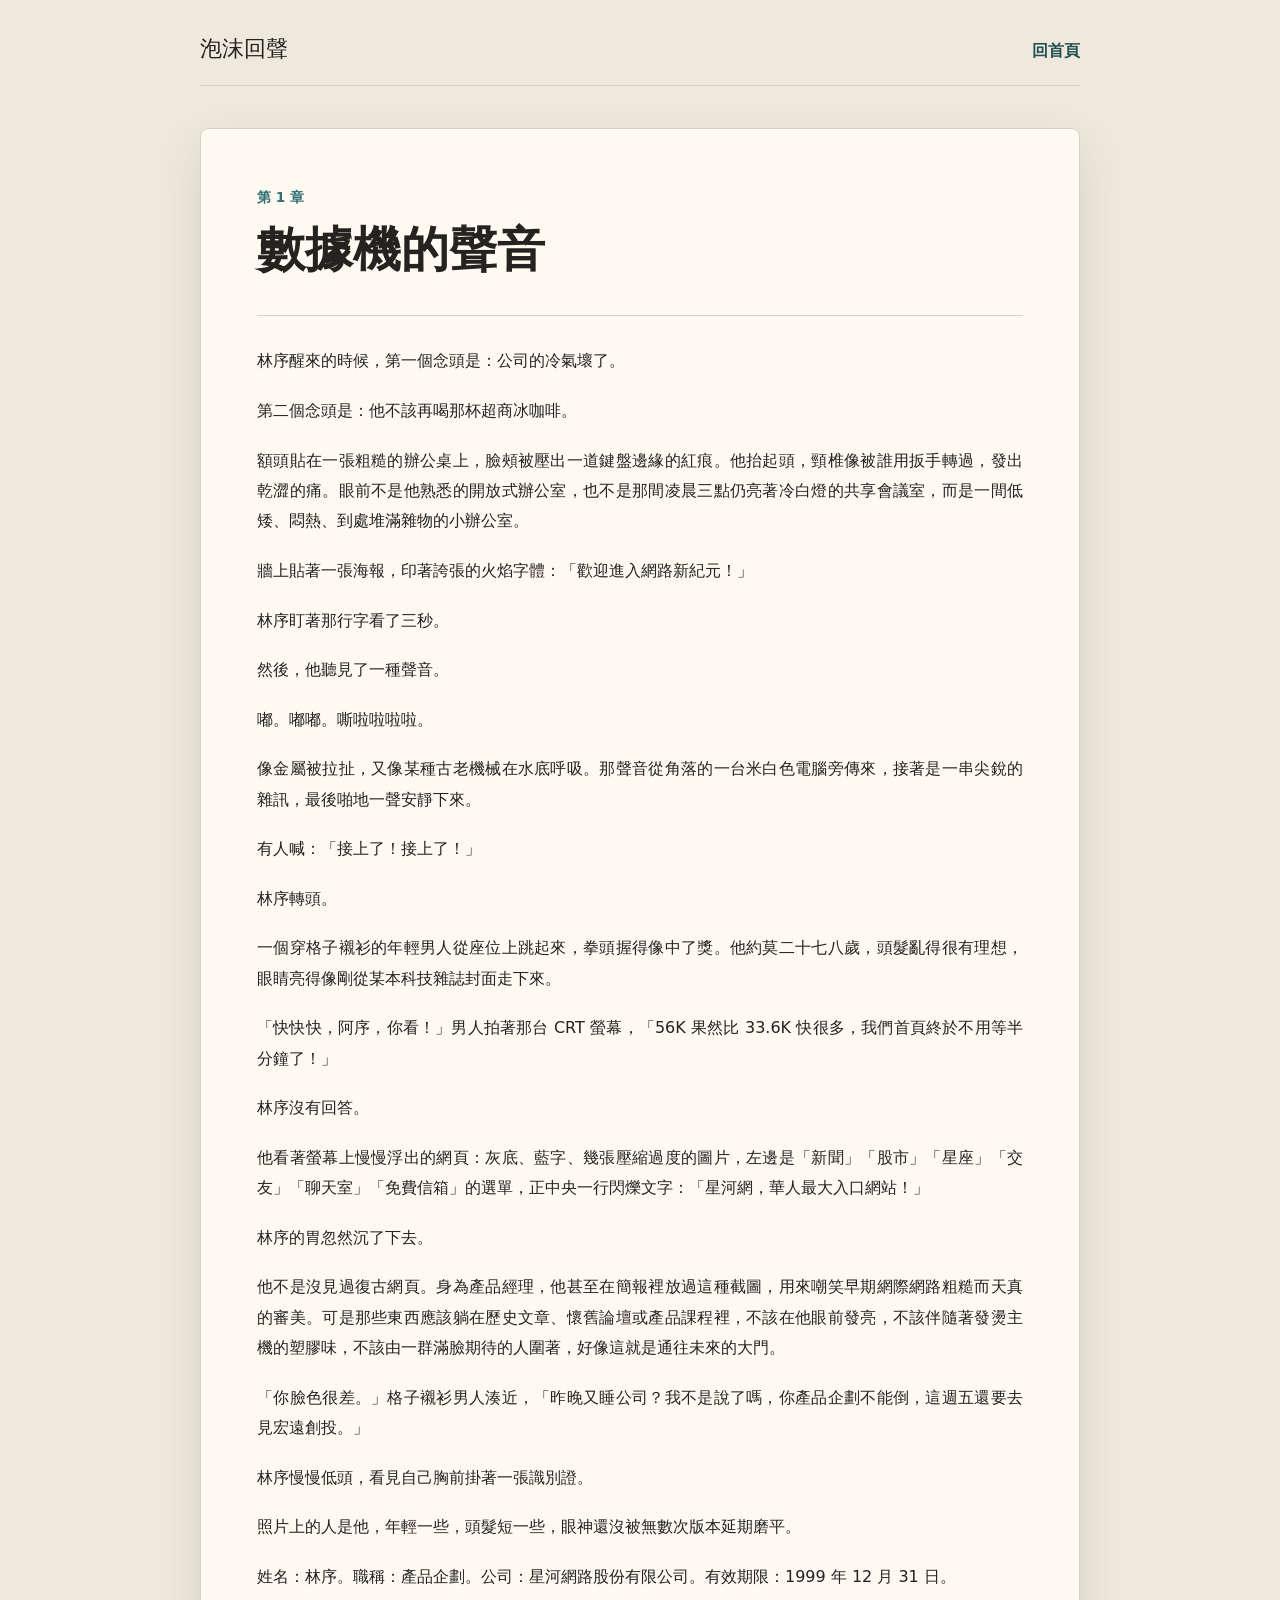
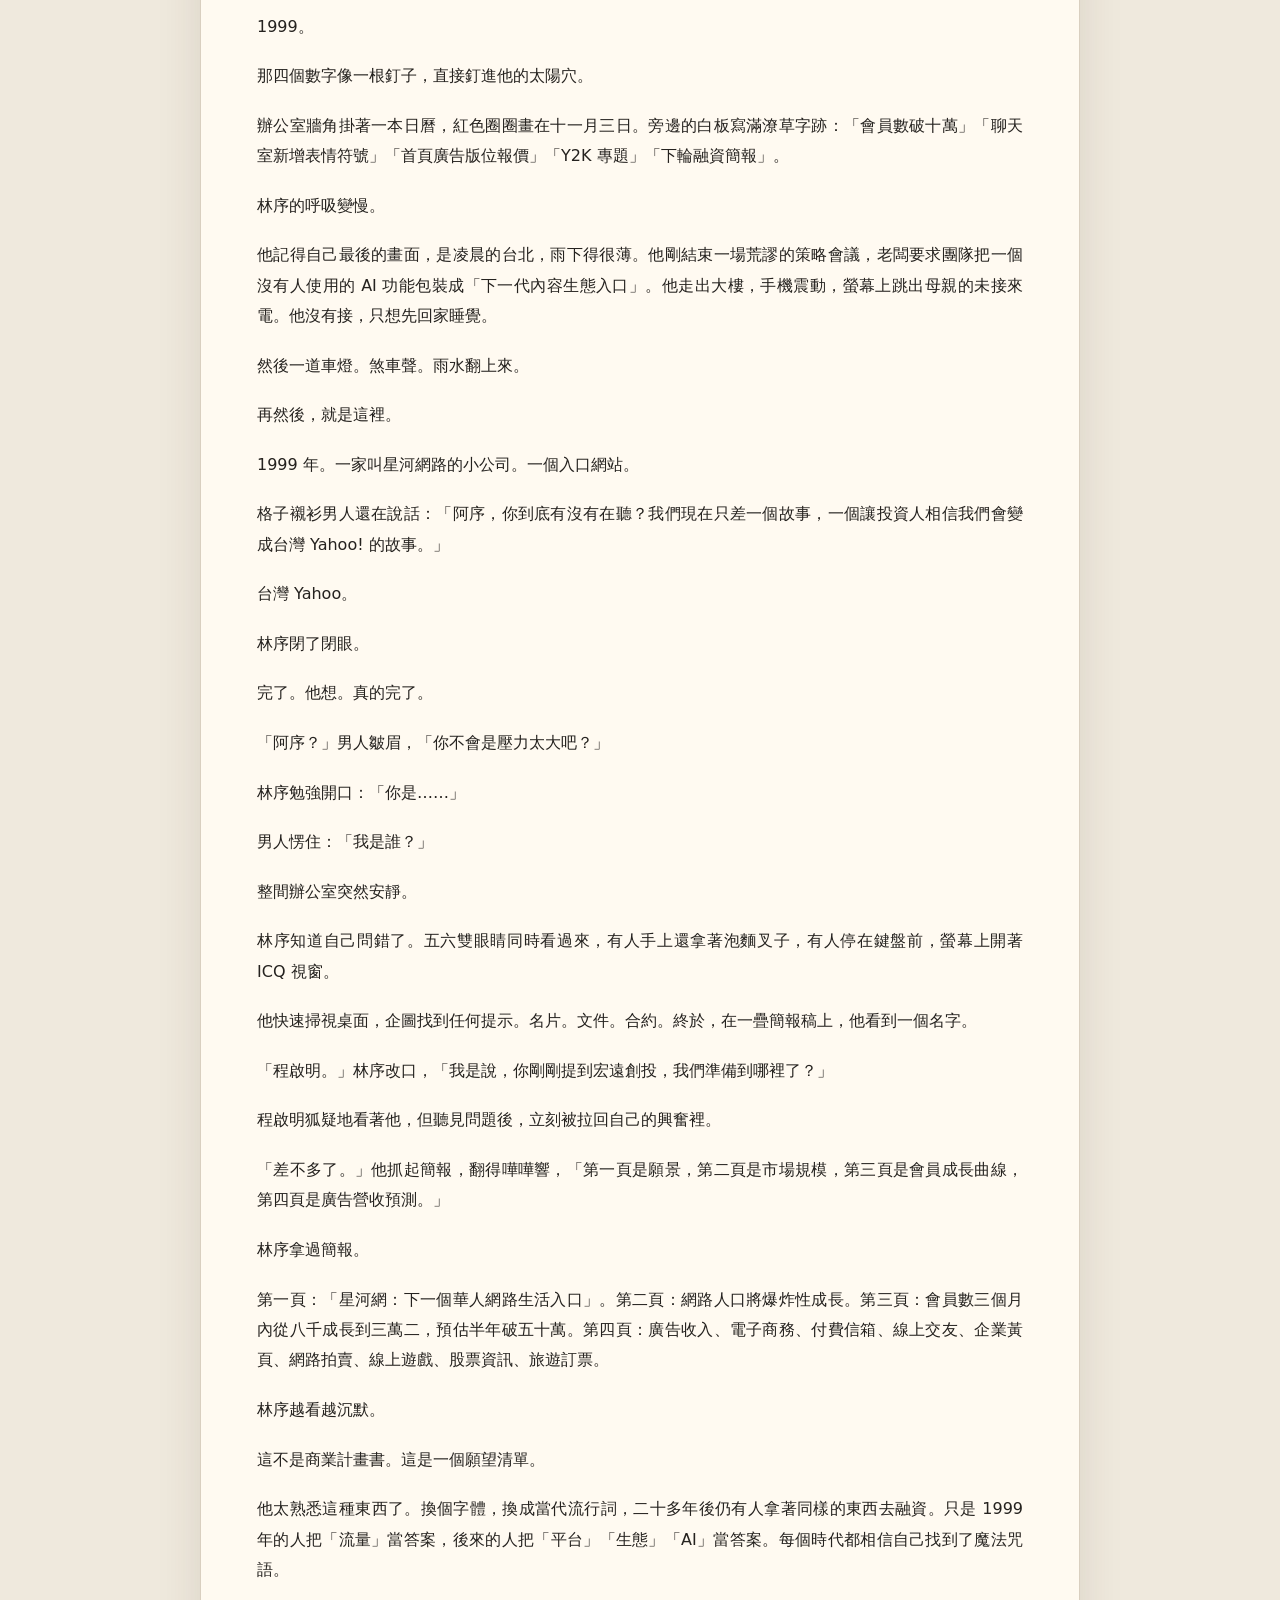
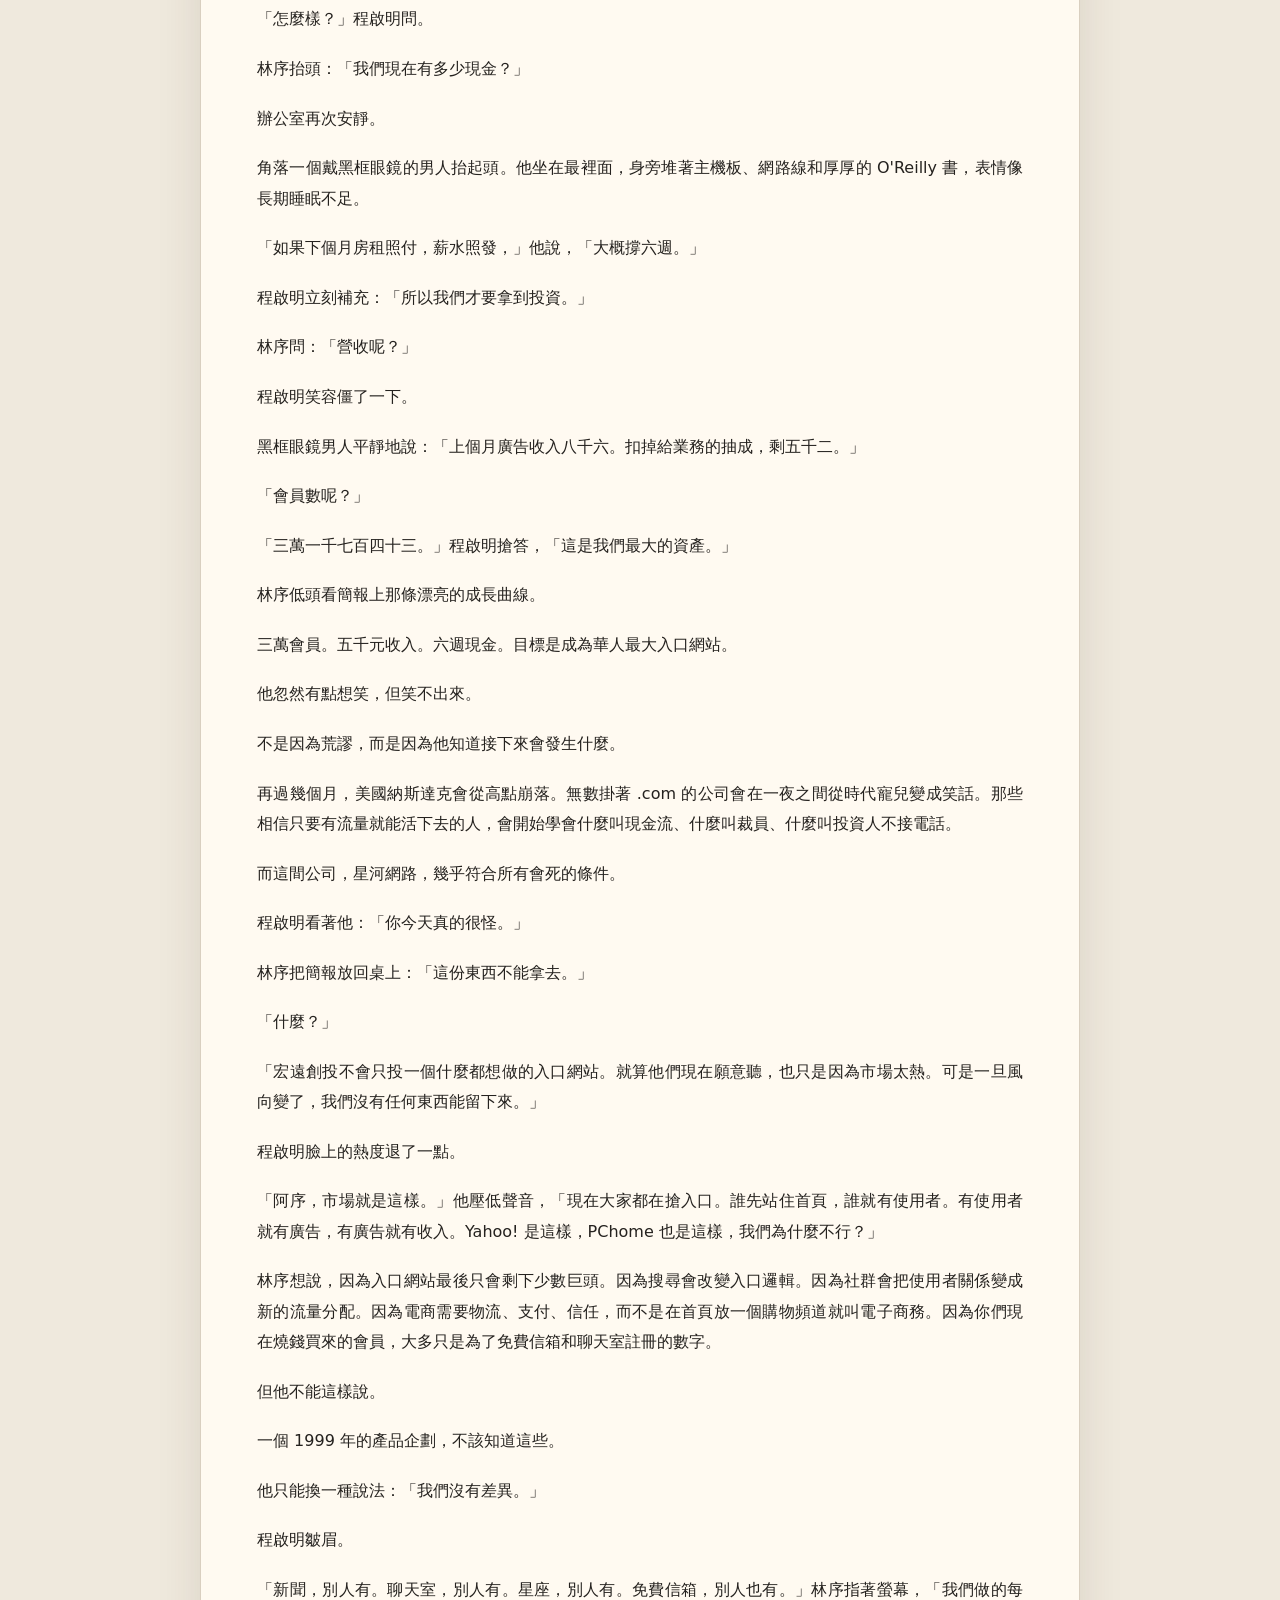
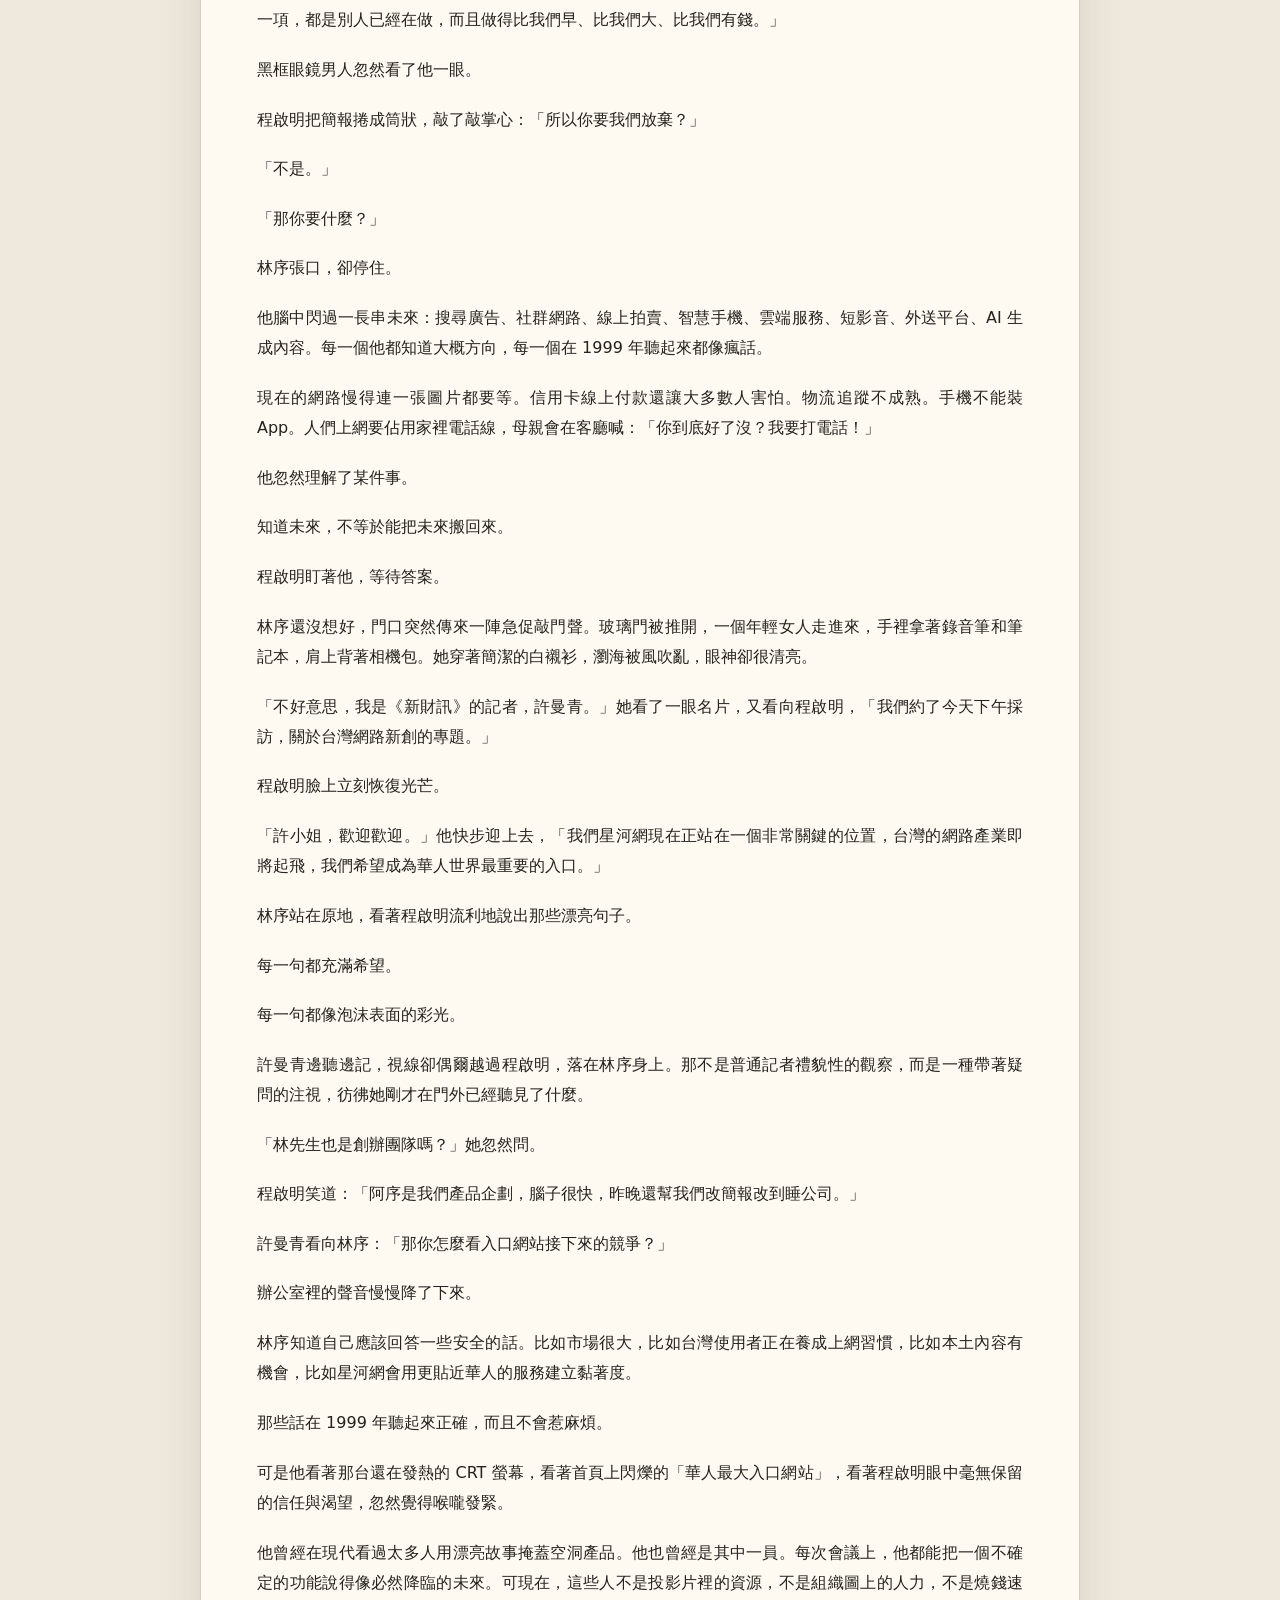
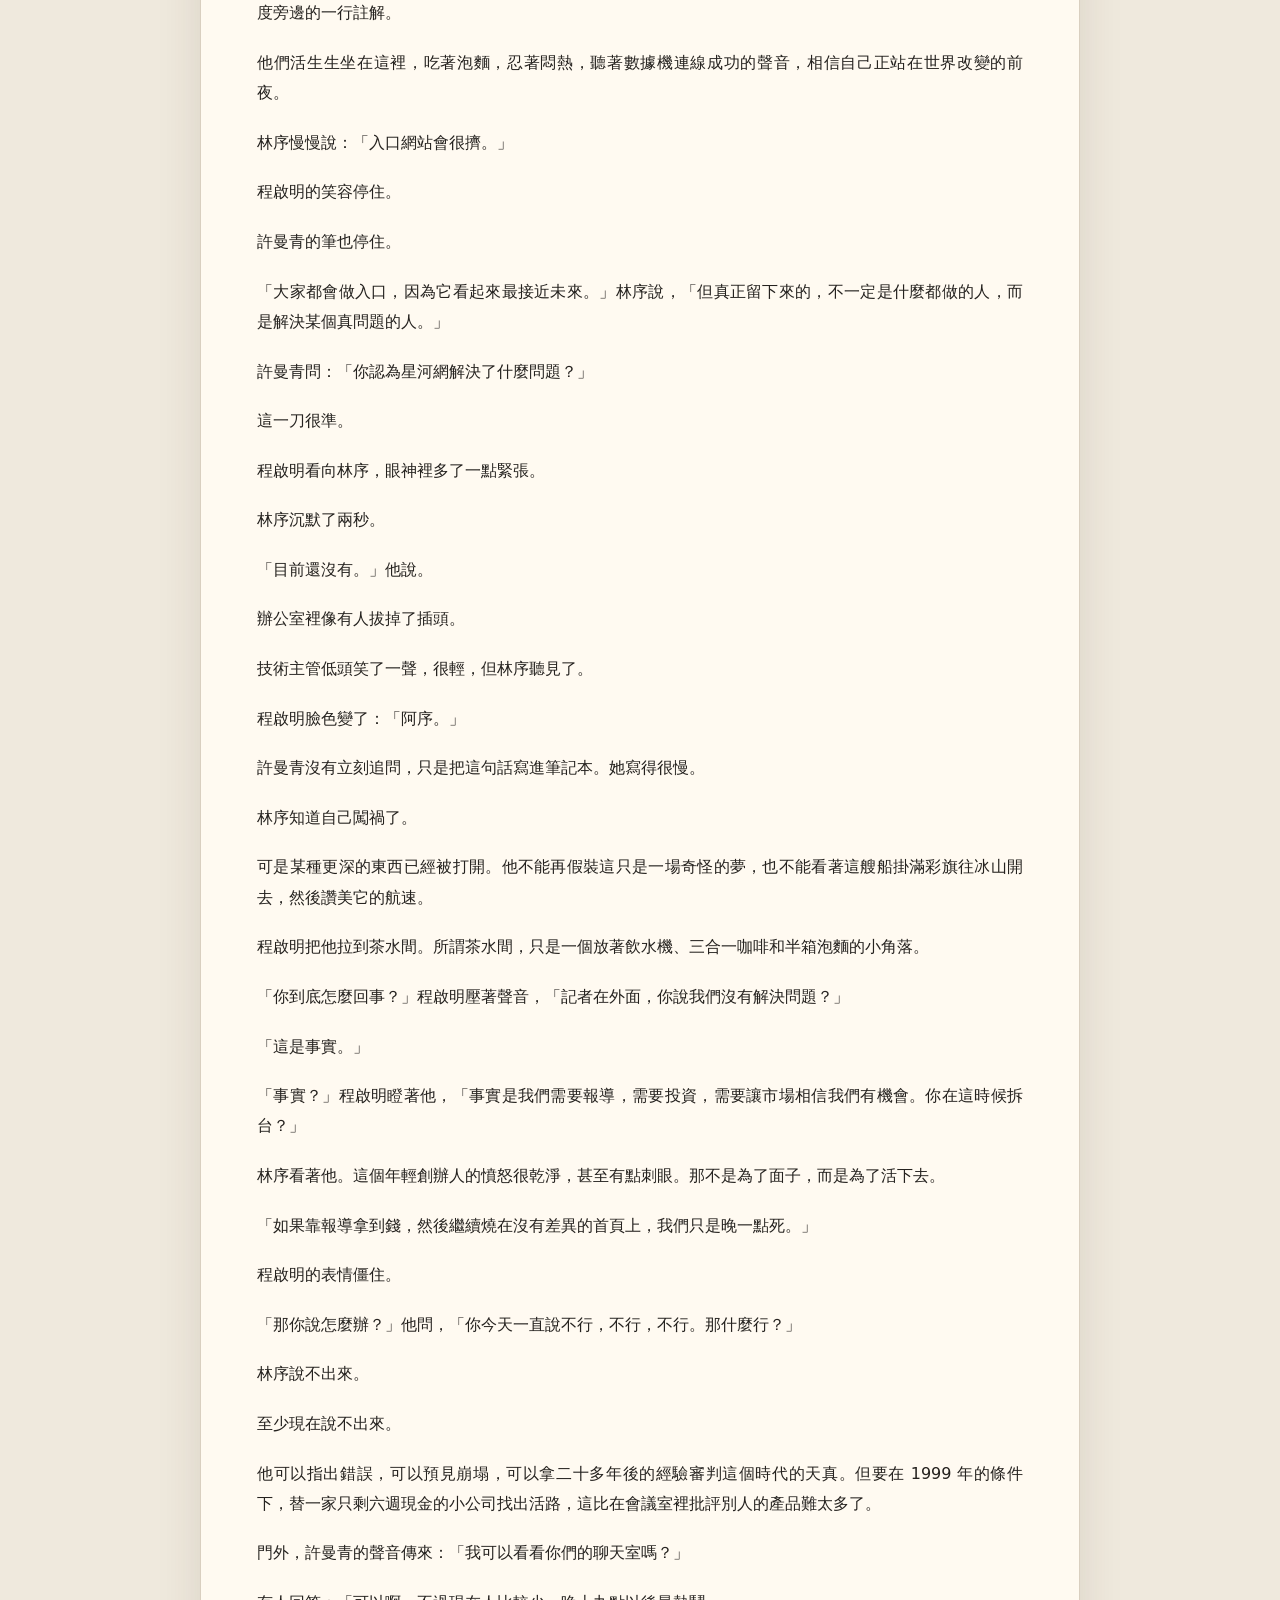
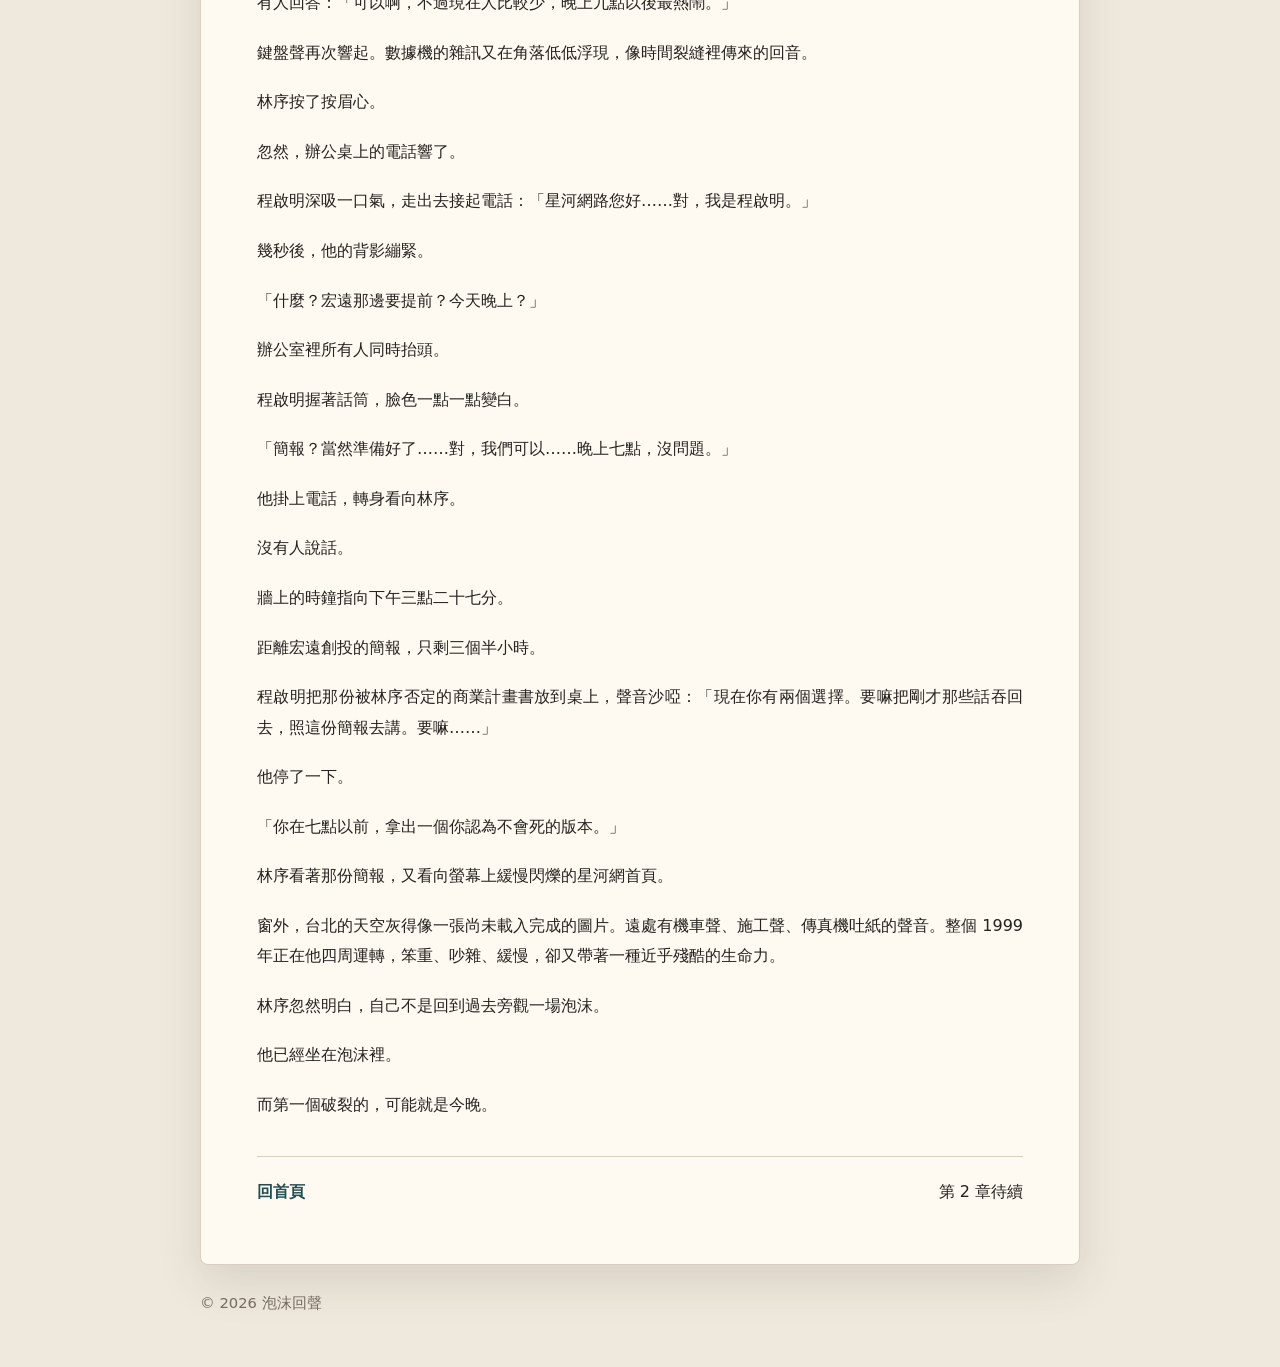
==== chapter-01.html @ cc33d05b "Add files via upload" ====
<!doctype html>
<html lang="zh-Hant">
  <head>
    <meta charset="utf-8" />
    <meta name="viewport" content="width=device-width, initial-scale=1" />
    <title>第 1 章　數據機的聲音｜泡沫回聲</title>
    <link rel="stylesheet" href="site.css" />
  </head>
  <body>
    <header class="site-header">
      <div class="brand">
        <p class="brand-title">泡沫回聲</p>
        <a class="nav-link" href="index.html">回首頁</a>
      </div>
    </header>

    <main class="reader">
      <div class="reader-title">
        <p class="eyebrow">第 1 章</p>
        <h2>數據機的聲音</h2>
      </div>

      <article class="chapter-body">
        <p>林序醒來的時候，第一個念頭是：公司的冷氣壞了。</p>
        <p>第二個念頭是：他不該再喝那杯超商冰咖啡。</p>
        <p>額頭貼在一張粗糙的辦公桌上，臉頰被壓出一道鍵盤邊緣的紅痕。他抬起頭，頸椎像被誰用扳手轉過，發出乾澀的痛。眼前不是他熟悉的開放式辦公室，也不是那間凌晨三點仍亮著冷白燈的共享會議室，而是一間低矮、悶熱、到處堆滿雜物的小辦公室。</p>
        <p>牆上貼著一張海報，印著誇張的火焰字體：「歡迎進入網路新紀元！」</p>
        <p>林序盯著那行字看了三秒。</p>
        <p>然後，他聽見了一種聲音。</p>
        <p>嘟。嘟嘟。嘶啦啦啦啦。</p>
        <p>像金屬被拉扯，又像某種古老機械在水底呼吸。那聲音從角落的一台米白色電腦旁傳來，接著是一串尖銳的雜訊，最後啪地一聲安靜下來。</p>
        <p>有人喊：「接上了！接上了！」</p>
        <p>林序轉頭。</p>
        <p>一個穿格子襯衫的年輕男人從座位上跳起來，拳頭握得像中了獎。他約莫二十七八歲，頭髮亂得很有理想，眼睛亮得像剛從某本科技雜誌封面走下來。</p>
        <p>「快快快，阿序，你看！」男人拍著那台 CRT 螢幕，「56K 果然比 33.6K 快很多，我們首頁終於不用等半分鐘了！」</p>
        <p>林序沒有回答。</p>
        <p>他看著螢幕上慢慢浮出的網頁：灰底、藍字、幾張壓縮過度的圖片，左邊是「新聞」「股市」「星座」「交友」「聊天室」「免費信箱」的選單，正中央一行閃爍文字：「星河網，華人最大入口網站！」</p>
        <p>林序的胃忽然沉了下去。</p>
        <p>他不是沒見過復古網頁。身為產品經理，他甚至在簡報裡放過這種截圖，用來嘲笑早期網際網路粗糙而天真的審美。可是那些東西應該躺在歷史文章、懷舊論壇或產品課程裡，不該在他眼前發亮，不該伴隨著發燙主機的塑膠味，不該由一群滿臉期待的人圍著，好像這就是通往未來的大門。</p>
        <p>「你臉色很差。」格子襯衫男人湊近，「昨晚又睡公司？我不是說了嗎，你產品企劃不能倒，這週五還要去見宏遠創投。」</p>
        <p>林序慢慢低頭，看見自己胸前掛著一張識別證。</p>
        <p>照片上的人是他，年輕一些，頭髮短一些，眼神還沒被無數次版本延期磨平。</p>
        <p>姓名：林序。職稱：產品企劃。公司：星河網路股份有限公司。有效期限：1999 年 12 月 31 日。</p>
        <p>1999。</p>
        <p>那四個數字像一根釘子，直接釘進他的太陽穴。</p>
        <p>辦公室牆角掛著一本日曆，紅色圈圈畫在十一月三日。旁邊的白板寫滿潦草字跡：「會員數破十萬」「聊天室新增表情符號」「首頁廣告版位報價」「Y2K 專題」「下輪融資簡報」。</p>
        <p>林序的呼吸變慢。</p>
        <p>他記得自己最後的畫面，是凌晨的台北，雨下得很薄。他剛結束一場荒謬的策略會議，老闆要求團隊把一個沒有人使用的 AI 功能包裝成「下一代內容生態入口」。他走出大樓，手機震動，螢幕上跳出母親的未接來電。他沒有接，只想先回家睡覺。</p>
        <p>然後一道車燈。煞車聲。雨水翻上來。</p>
        <p>再然後，就是這裡。</p>
        <p>1999 年。一家叫星河網路的小公司。一個入口網站。</p>
        <p>格子襯衫男人還在說話：「阿序，你到底有沒有在聽？我們現在只差一個故事，一個讓投資人相信我們會變成台灣 Yahoo! 的故事。」</p>
        <p>台灣 Yahoo。</p>
        <p>林序閉了閉眼。</p>
        <p>完了。他想。真的完了。</p>
        <p>「阿序？」男人皺眉，「你不會是壓力太大吧？」</p>
        <p>林序勉強開口：「你是……」</p>
        <p>男人愣住：「我是誰？」</p>
        <p>整間辦公室突然安靜。</p>
        <p>林序知道自己問錯了。五六雙眼睛同時看過來，有人手上還拿著泡麵叉子，有人停在鍵盤前，螢幕上開著 ICQ 視窗。</p>
        <p>他快速掃視桌面，企圖找到任何提示。名片。文件。合約。終於，在一疊簡報稿上，他看到一個名字。</p>
        <p>「程啟明。」林序改口，「我是說，你剛剛提到宏遠創投，我們準備到哪裡了？」</p>
        <p>程啟明狐疑地看著他，但聽見問題後，立刻被拉回自己的興奮裡。</p>
        <p>「差不多了。」他抓起簡報，翻得嘩嘩響，「第一頁是願景，第二頁是市場規模，第三頁是會員成長曲線，第四頁是廣告營收預測。」</p>
        <p>林序拿過簡報。</p>
        <p>第一頁：「星河網：下一個華人網路生活入口」。第二頁：網路人口將爆炸性成長。第三頁：會員數三個月內從八千成長到三萬二，預估半年破五十萬。第四頁：廣告收入、電子商務、付費信箱、線上交友、企業黃頁、網路拍賣、線上遊戲、股票資訊、旅遊訂票。</p>
        <p>林序越看越沉默。</p>
        <p>這不是商業計畫書。這是一個願望清單。</p>
        <p>他太熟悉這種東西了。換個字體，換成當代流行詞，二十多年後仍有人拿著同樣的東西去融資。只是 1999 年的人把「流量」當答案，後來的人把「平台」「生態」「AI」當答案。每個時代都相信自己找到了魔法咒語。</p>
        <p>「怎麼樣？」程啟明問。</p>
        <p>林序抬頭：「我們現在有多少現金？」</p>
        <p>辦公室再次安靜。</p>
        <p>角落一個戴黑框眼鏡的男人抬起頭。他坐在最裡面，身旁堆著主機板、網路線和厚厚的 O'Reilly 書，表情像長期睡眠不足。</p>
        <p>「如果下個月房租照付，薪水照發，」他說，「大概撐六週。」</p>
        <p>程啟明立刻補充：「所以我們才要拿到投資。」</p>
        <p>林序問：「營收呢？」</p>
        <p>程啟明笑容僵了一下。</p>
        <p>黑框眼鏡男人平靜地說：「上個月廣告收入八千六。扣掉給業務的抽成，剩五千二。」</p>
        <p>「會員數呢？」</p>
        <p>「三萬一千七百四十三。」程啟明搶答，「這是我們最大的資產。」</p>
        <p>林序低頭看簡報上那條漂亮的成長曲線。</p>
        <p>三萬會員。五千元收入。六週現金。目標是成為華人最大入口網站。</p>
        <p>他忽然有點想笑，但笑不出來。</p>
        <p>不是因為荒謬，而是因為他知道接下來會發生什麼。</p>
        <p>再過幾個月，美國納斯達克會從高點崩落。無數掛著 .com 的公司會在一夜之間從時代寵兒變成笑話。那些相信只要有流量就能活下去的人，會開始學會什麼叫現金流、什麼叫裁員、什麼叫投資人不接電話。</p>
        <p>而這間公司，星河網路，幾乎符合所有會死的條件。</p>
        <p>程啟明看著他：「你今天真的很怪。」</p>
        <p>林序把簡報放回桌上：「這份東西不能拿去。」</p>
        <p>「什麼？」</p>
        <p>「宏遠創投不會只投一個什麼都想做的入口網站。就算他們現在願意聽，也只是因為市場太熱。可是一旦風向變了，我們沒有任何東西能留下來。」</p>
        <p>程啟明臉上的熱度退了一點。</p>
        <p>「阿序，市場就是這樣。」他壓低聲音，「現在大家都在搶入口。誰先站住首頁，誰就有使用者。有使用者就有廣告，有廣告就有收入。Yahoo! 是這樣，PChome 也是這樣，我們為什麼不行？」</p>
        <p>林序想說，因為入口網站最後只會剩下少數巨頭。因為搜尋會改變入口邏輯。因為社群會把使用者關係變成新的流量分配。因為電商需要物流、支付、信任，而不是在首頁放一個購物頻道就叫電子商務。因為你們現在燒錢買來的會員，大多只是為了免費信箱和聊天室註冊的數字。</p>
        <p>但他不能這樣說。</p>
        <p>一個 1999 年的產品企劃，不該知道這些。</p>
        <p>他只能換一種說法：「我們沒有差異。」</p>
        <p>程啟明皺眉。</p>
        <p>「新聞，別人有。聊天室，別人有。星座，別人有。免費信箱，別人也有。」林序指著螢幕，「我們做的每一項，都是別人已經在做，而且做得比我們早、比我們大、比我們有錢。」</p>
        <p>黑框眼鏡男人忽然看了他一眼。</p>
        <p>程啟明把簡報捲成筒狀，敲了敲掌心：「所以你要我們放棄？」</p>
        <p>「不是。」</p>
        <p>「那你要什麼？」</p>
        <p>林序張口，卻停住。</p>
        <p>他腦中閃過一長串未來：搜尋廣告、社群網路、線上拍賣、智慧手機、雲端服務、短影音、外送平台、AI 生成內容。每一個他都知道大概方向，每一個在 1999 年聽起來都像瘋話。</p>
        <p>現在的網路慢得連一張圖片都要等。信用卡線上付款還讓大多數人害怕。物流追蹤不成熟。手機不能裝 App。人們上網要佔用家裡電話線，母親會在客廳喊：「你到底好了沒？我要打電話！」</p>
        <p>他忽然理解了某件事。</p>
        <p>知道未來，不等於能把未來搬回來。</p>
        <p>程啟明盯著他，等待答案。</p>
        <p>林序還沒想好，門口突然傳來一陣急促敲門聲。玻璃門被推開，一個年輕女人走進來，手裡拿著錄音筆和筆記本，肩上背著相機包。她穿著簡潔的白襯衫，瀏海被風吹亂，眼神卻很清亮。</p>
        <p>「不好意思，我是《新財訊》的記者，許曼青。」她看了一眼名片，又看向程啟明，「我們約了今天下午採訪，關於台灣網路新創的專題。」</p>
        <p>程啟明臉上立刻恢復光芒。</p>
        <p>「許小姐，歡迎歡迎。」他快步迎上去，「我們星河網現在正站在一個非常關鍵的位置，台灣的網路產業即將起飛，我們希望成為華人世界最重要的入口。」</p>
        <p>林序站在原地，看著程啟明流利地說出那些漂亮句子。</p>
        <p>每一句都充滿希望。</p>
        <p>每一句都像泡沫表面的彩光。</p>
        <p>許曼青邊聽邊記，視線卻偶爾越過程啟明，落在林序身上。那不是普通記者禮貌性的觀察，而是一種帶著疑問的注視，彷彿她剛才在門外已經聽見了什麼。</p>
        <p>「林先生也是創辦團隊嗎？」她忽然問。</p>
        <p>程啟明笑道：「阿序是我們產品企劃，腦子很快，昨晚還幫我們改簡報改到睡公司。」</p>
        <p>許曼青看向林序：「那你怎麼看入口網站接下來的競爭？」</p>
        <p>辦公室裡的聲音慢慢降了下來。</p>
        <p>林序知道自己應該回答一些安全的話。比如市場很大，比如台灣使用者正在養成上網習慣，比如本土內容有機會，比如星河網會用更貼近華人的服務建立黏著度。</p>
        <p>那些話在 1999 年聽起來正確，而且不會惹麻煩。</p>
        <p>可是他看著那台還在發熱的 CRT 螢幕，看著首頁上閃爍的「華人最大入口網站」，看著程啟明眼中毫無保留的信任與渴望，忽然覺得喉嚨發緊。</p>
        <p>他曾經在現代看過太多人用漂亮故事掩蓋空洞產品。他也曾經是其中一員。每次會議上，他都能把一個不確定的功能說得像必然降臨的未來。可現在，這些人不是投影片裡的資源，不是組織圖上的人力，不是燒錢速度旁邊的一行註解。</p>
        <p>他們活生生坐在這裡，吃著泡麵，忍著悶熱，聽著數據機連線成功的聲音，相信自己正站在世界改變的前夜。</p>
        <p>林序慢慢說：「入口網站會很擠。」</p>
        <p>程啟明的笑容停住。</p>
        <p>許曼青的筆也停住。</p>
        <p>「大家都會做入口，因為它看起來最接近未來。」林序說，「但真正留下來的，不一定是什麼都做的人，而是解決某個真問題的人。」</p>
        <p>許曼青問：「你認為星河網解決了什麼問題？」</p>
        <p>這一刀很準。</p>
        <p>程啟明看向林序，眼神裡多了一點緊張。</p>
        <p>林序沉默了兩秒。</p>
        <p>「目前還沒有。」他說。</p>
        <p>辦公室裡像有人拔掉了插頭。</p>
        <p>技術主管低頭笑了一聲，很輕，但林序聽見了。</p>
        <p>程啟明臉色變了：「阿序。」</p>
        <p>許曼青沒有立刻追問，只是把這句話寫進筆記本。她寫得很慢。</p>
        <p>林序知道自己闖禍了。</p>
        <p>可是某種更深的東西已經被打開。他不能再假裝這只是一場奇怪的夢，也不能看著這艘船掛滿彩旗往冰山開去，然後讚美它的航速。</p>
        <p>程啟明把他拉到茶水間。所謂茶水間，只是一個放著飲水機、三合一咖啡和半箱泡麵的小角落。</p>
        <p>「你到底怎麼回事？」程啟明壓著聲音，「記者在外面，你說我們沒有解決問題？」</p>
        <p>「這是事實。」</p>
        <p>「事實？」程啟明瞪著他，「事實是我們需要報導，需要投資，需要讓市場相信我們有機會。你在這時候拆台？」</p>
        <p>林序看著他。這個年輕創辦人的憤怒很乾淨，甚至有點刺眼。那不是為了面子，而是為了活下去。</p>
        <p>「如果靠報導拿到錢，然後繼續燒在沒有差異的首頁上，我們只是晚一點死。」</p>
        <p>程啟明的表情僵住。</p>
        <p>「那你說怎麼辦？」他問，「你今天一直說不行，不行，不行。那什麼行？」</p>
        <p>林序說不出來。</p>
        <p>至少現在說不出來。</p>
        <p>他可以指出錯誤，可以預見崩塌，可以拿二十多年後的經驗審判這個時代的天真。但要在 1999 年的條件下，替一家只剩六週現金的小公司找出活路，這比在會議室裡批評別人的產品難太多了。</p>
        <p>門外，許曼青的聲音傳來：「我可以看看你們的聊天室嗎？」</p>
        <p>有人回答：「可以啊，不過現在人比較少，晚上九點以後最熱鬧。」</p>
        <p>鍵盤聲再次響起。數據機的雜訊又在角落低低浮現，像時間裂縫裡傳來的回音。</p>
        <p>林序按了按眉心。</p>
        <p>忽然，辦公桌上的電話響了。</p>
        <p>程啟明深吸一口氣，走出去接起電話：「星河網路您好……對，我是程啟明。」</p>
        <p>幾秒後，他的背影繃緊。</p>
        <p>「什麼？宏遠那邊要提前？今天晚上？」</p>
        <p>辦公室裡所有人同時抬頭。</p>
        <p>程啟明握著話筒，臉色一點一點變白。</p>
        <p>「簡報？當然準備好了……對，我們可以……晚上七點，沒問題。」</p>
        <p>他掛上電話，轉身看向林序。</p>
        <p>沒有人說話。</p>
        <p>牆上的時鐘指向下午三點二十七分。</p>
        <p>距離宏遠創投的簡報，只剩三個半小時。</p>
        <p>程啟明把那份被林序否定的商業計畫書放到桌上，聲音沙啞：「現在你有兩個選擇。要嘛把剛才那些話吞回去，照這份簡報去講。要嘛……」</p>
        <p>他停了一下。</p>
        <p>「你在七點以前，拿出一個你認為不會死的版本。」</p>
        <p>林序看著那份簡報，又看向螢幕上緩慢閃爍的星河網首頁。</p>
        <p>窗外，台北的天空灰得像一張尚未載入完成的圖片。遠處有機車聲、施工聲、傳真機吐紙的聲音。整個 1999 年正在他四周運轉，笨重、吵雜、緩慢，卻又帶著一種近乎殘酷的生命力。</p>
        <p>林序忽然明白，自己不是回到過去旁觀一場泡沫。</p>
        <p>他已經坐在泡沫裡。</p>
        <p>而第一個破裂的，可能就是今晚。</p>
      </article>

      <nav class="reader-nav" aria-label="章節導覽">
        <a href="index.html">回首頁</a>
        <span>第 2 章待續</span>
      </nav>
    </main>

    <footer class="site-footer">
      <p>© 2026 泡沫回聲</p>
    </footer>
  </body>
</html>
---- site.css ----
:root {
  color-scheme: light;
  --paper: #fffaf1;
  --ink: #25221f;
  --muted: #746b61;
  --line: #d9cfc0;
  --accent: #2f6f73;
  --accent-dark: #214f52;
  --bg: #efe9dd;
}

* {
  box-sizing: border-box;
}

body {
  margin: 0;
  background: var(--bg);
  color: var(--ink);
  font-family:
    "Microsoft JhengHei",
    "PingFang TC",
    "Noto Sans TC",
    system-ui,
    sans-serif;
  line-height: 1.9;
}

a {
  color: var(--accent-dark);
  font-weight: 700;
  text-decoration: none;
}

a:hover {
  text-decoration: underline;
}

.site-header,
.site-footer {
  width: min(880px, calc(100% - 32px));
  margin: 0 auto;
}

.site-header {
  padding: 28px 0 18px;
}

.brand {
  display: flex;
  align-items: baseline;
  justify-content: space-between;
  gap: 16px;
  border-bottom: 1px solid var(--line);
  padding-bottom: 16px;
}

.brand-title {
  margin: 0;
  font-size: 1.35rem;
  letter-spacing: 0;
}

.nav-link {
  white-space: nowrap;
}

.hero,
.reader {
  width: min(880px, calc(100% - 32px));
  margin: 24px auto;
  background: var(--paper);
  border: 1px solid var(--line);
  border-radius: 8px;
  padding: clamp(24px, 5vw, 56px);
  box-shadow: 0 18px 45px rgba(55, 45, 34, 0.12);
}

.eyebrow {
  margin: 0 0 10px;
  color: var(--accent);
  font-size: 0.85rem;
  font-weight: 700;
}

h1 {
  margin: 0;
  font-size: clamp(2.2rem, 7vw, 4.5rem);
  line-height: 1.1;
}

h2 {
  margin: 0 0 18px;
  font-size: clamp(1.8rem, 5vw, 3rem);
  line-height: 1.18;
}

.subtitle {
  max-width: 680px;
  margin: 22px 0 0;
  color: var(--muted);
  font-size: 1.08rem;
}

.chapter-list {
  display: grid;
  gap: 12px;
  margin-top: 36px;
}

.chapter-card {
  display: block;
  border: 1px solid var(--line);
  border-radius: 8px;
  background: #ffffff;
  padding: 16px 18px;
}

.chapter-card span {
  display: block;
  color: var(--muted);
  font-size: 0.92rem;
  font-weight: 400;
}

.reader-title {
  border-bottom: 1px solid var(--line);
  margin-bottom: 30px;
  padding-bottom: 20px;
}

.chapter-body p {
  margin: 0 0 1.2em;
  text-align: justify;
}

.reader-nav {
  display: flex;
  justify-content: space-between;
  gap: 16px;
  border-top: 1px solid var(--line);
  margin-top: 36px;
  padding-top: 20px;
}

.site-footer {
  color: var(--muted);
  font-size: 0.92rem;
  padding: 0 0 36px;
}

@media (max-width: 640px) {
  .brand {
    align-items: flex-start;
    flex-direction: column;
  }

  .reader-nav {
    flex-direction: column;
  }
}
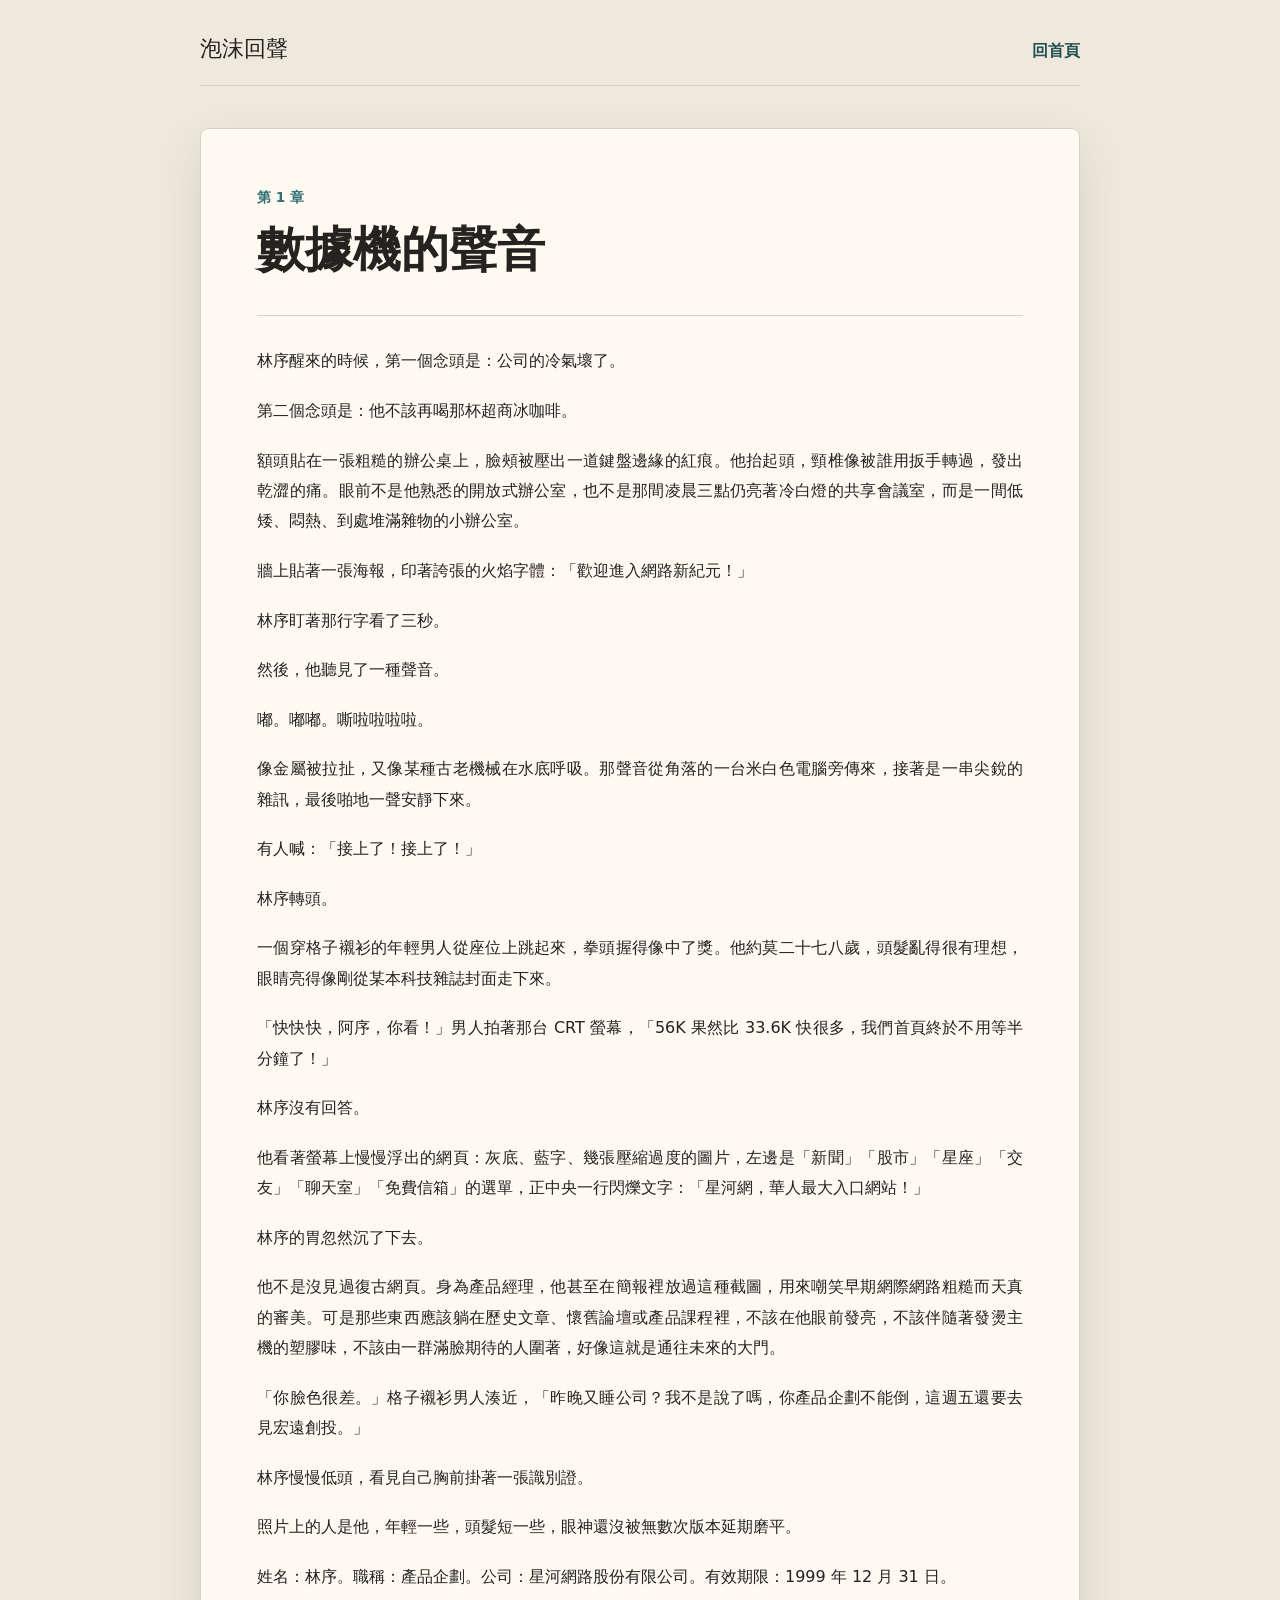
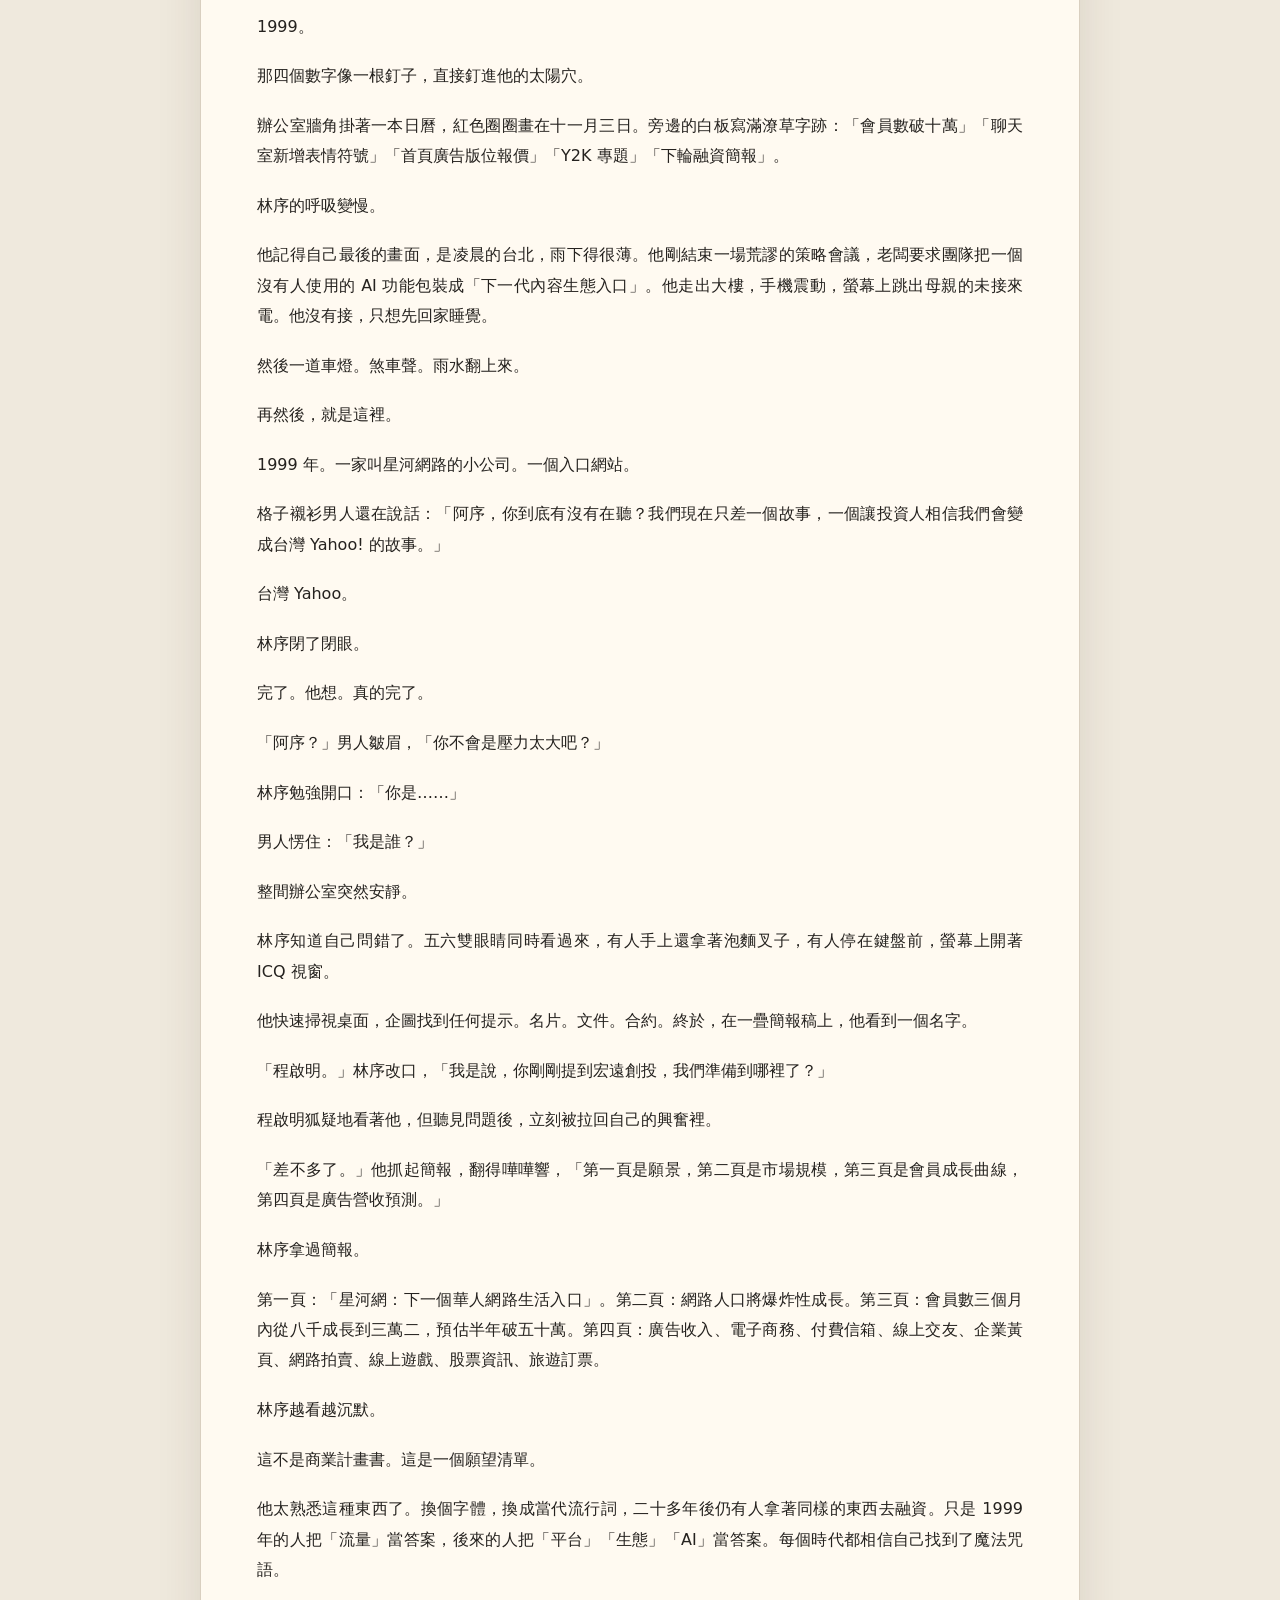
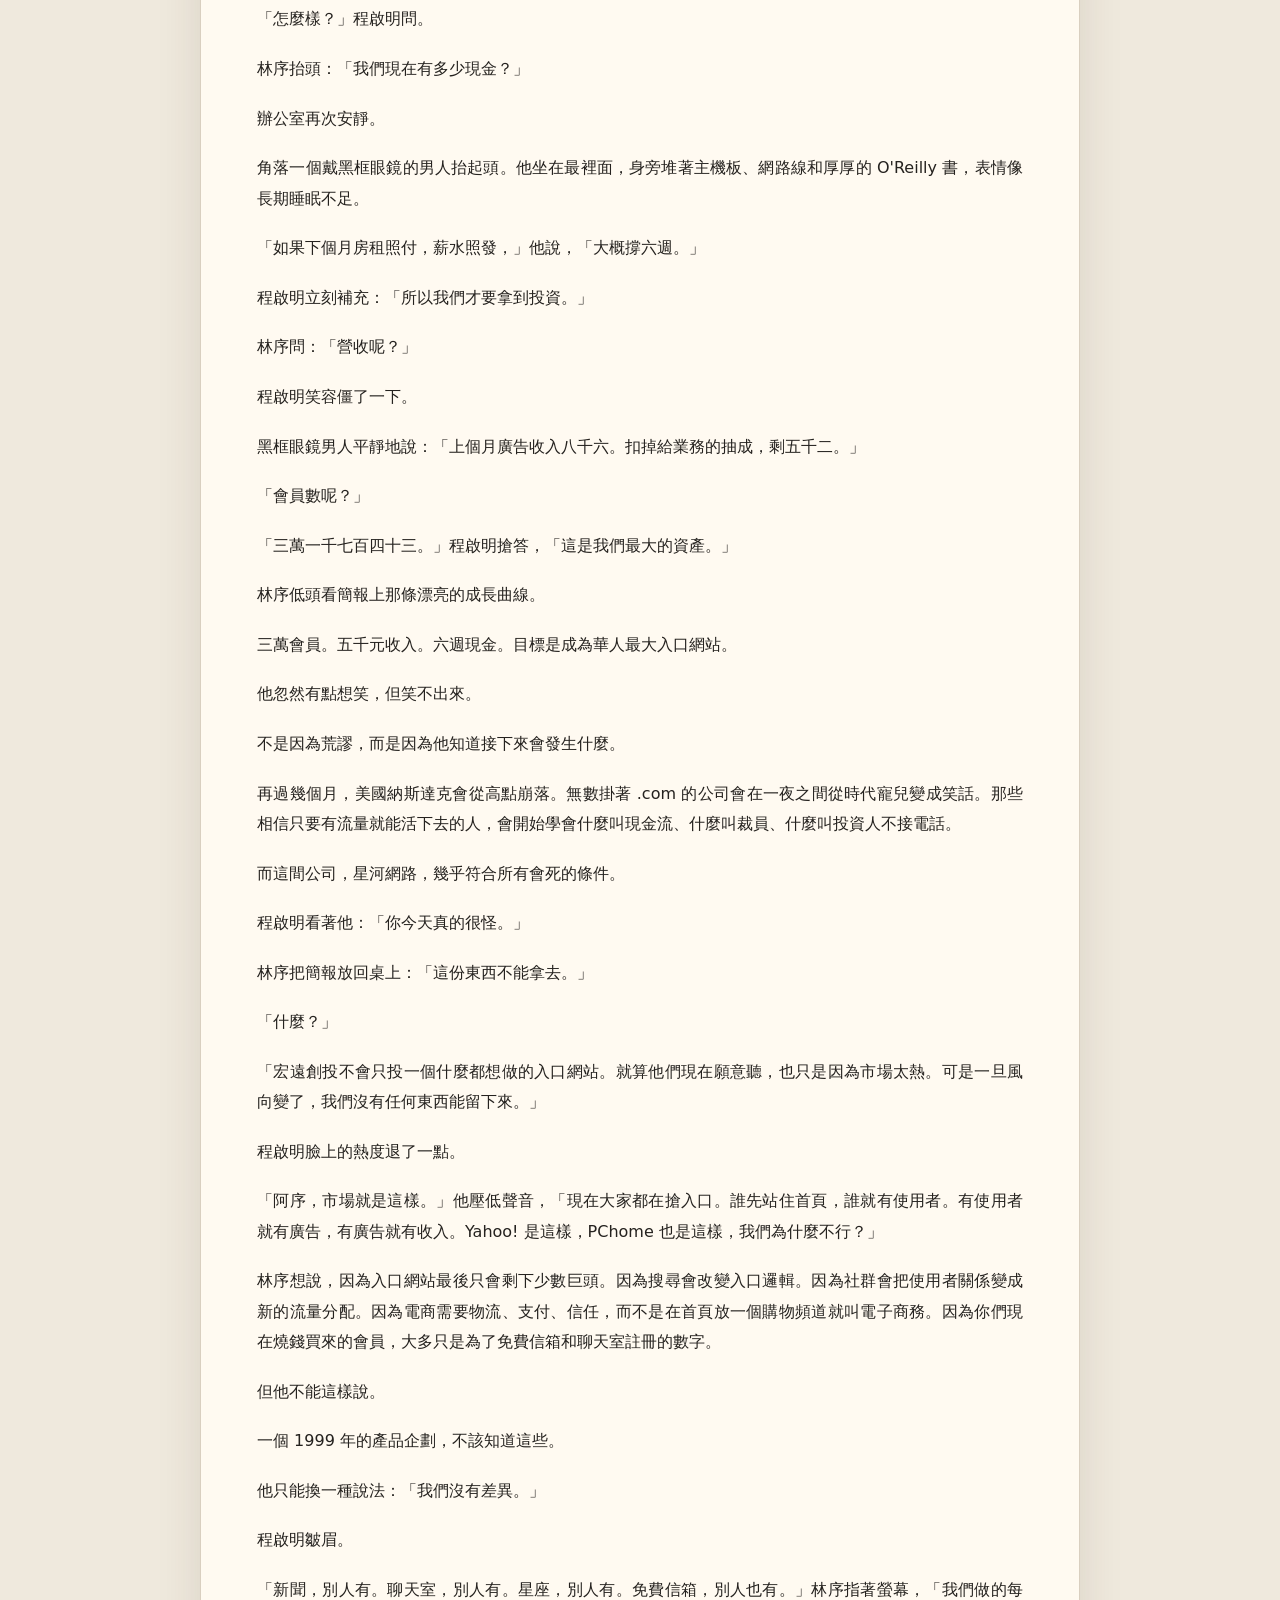
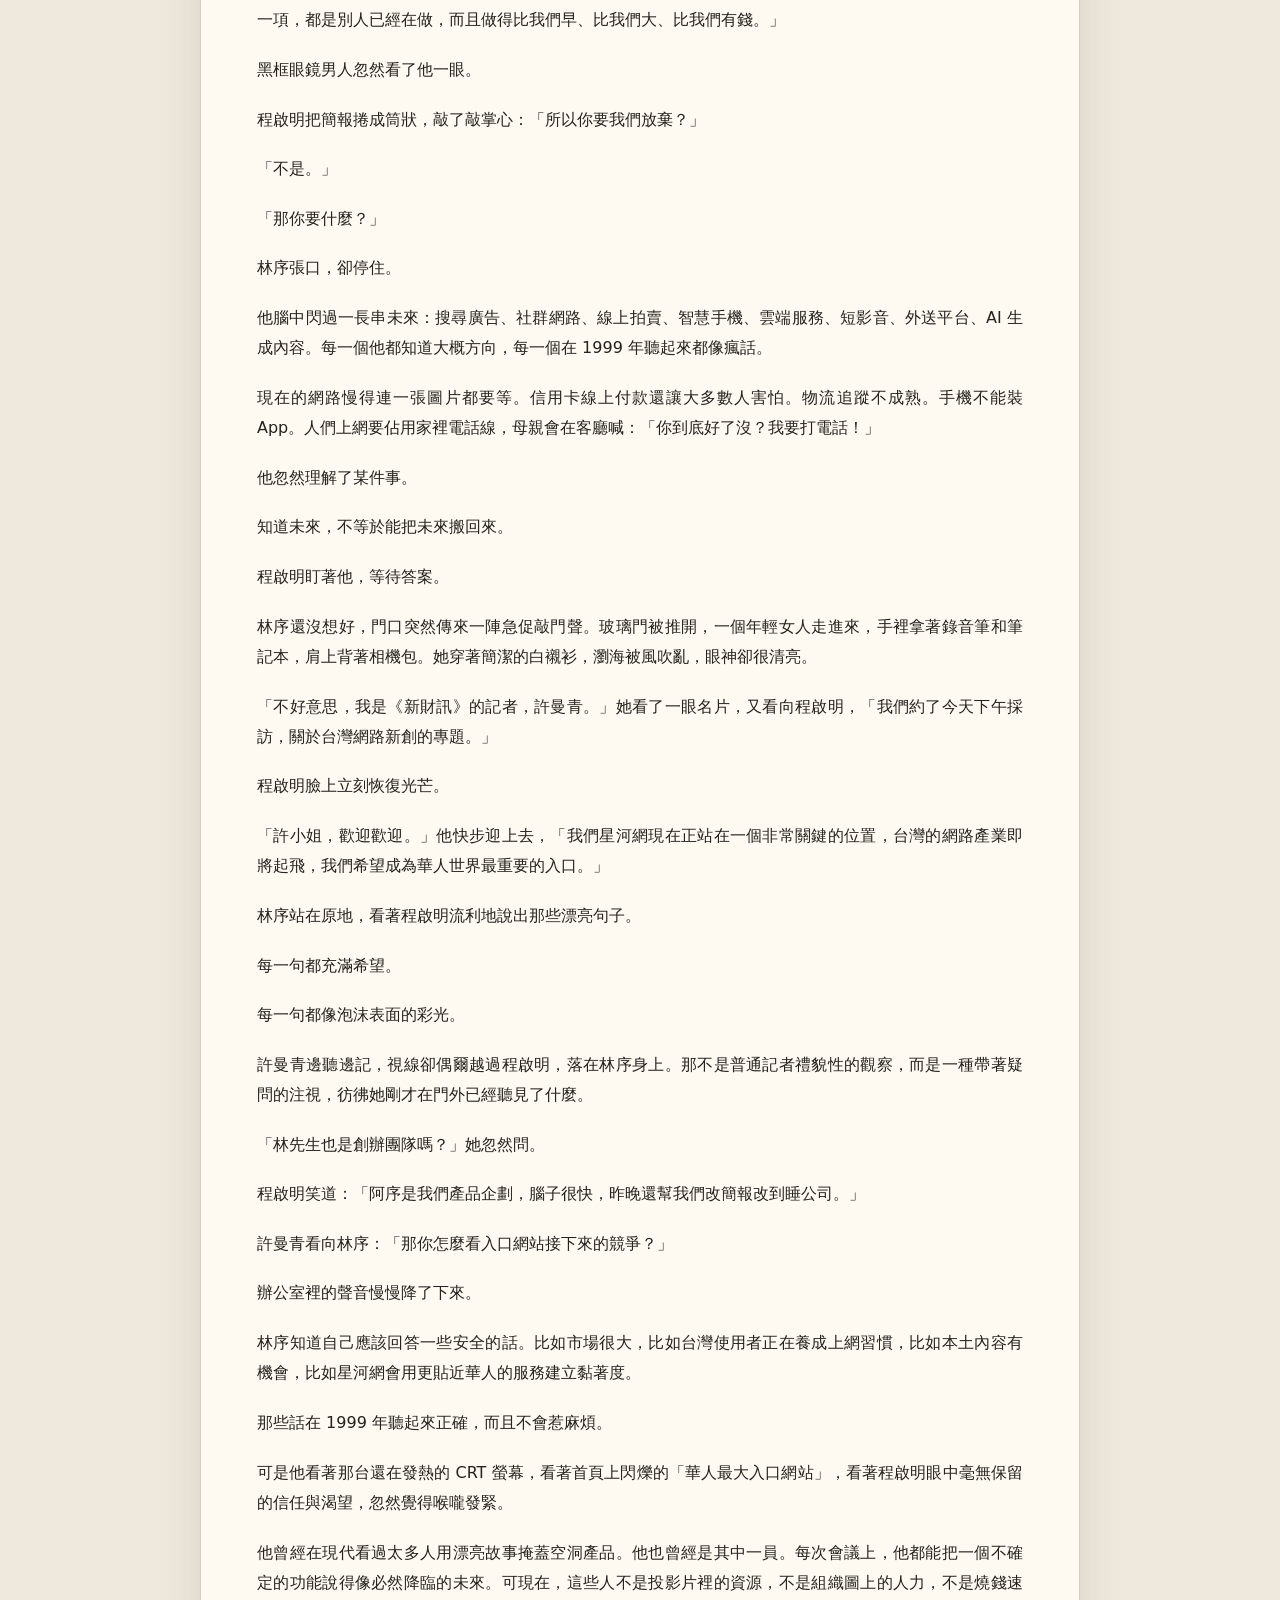
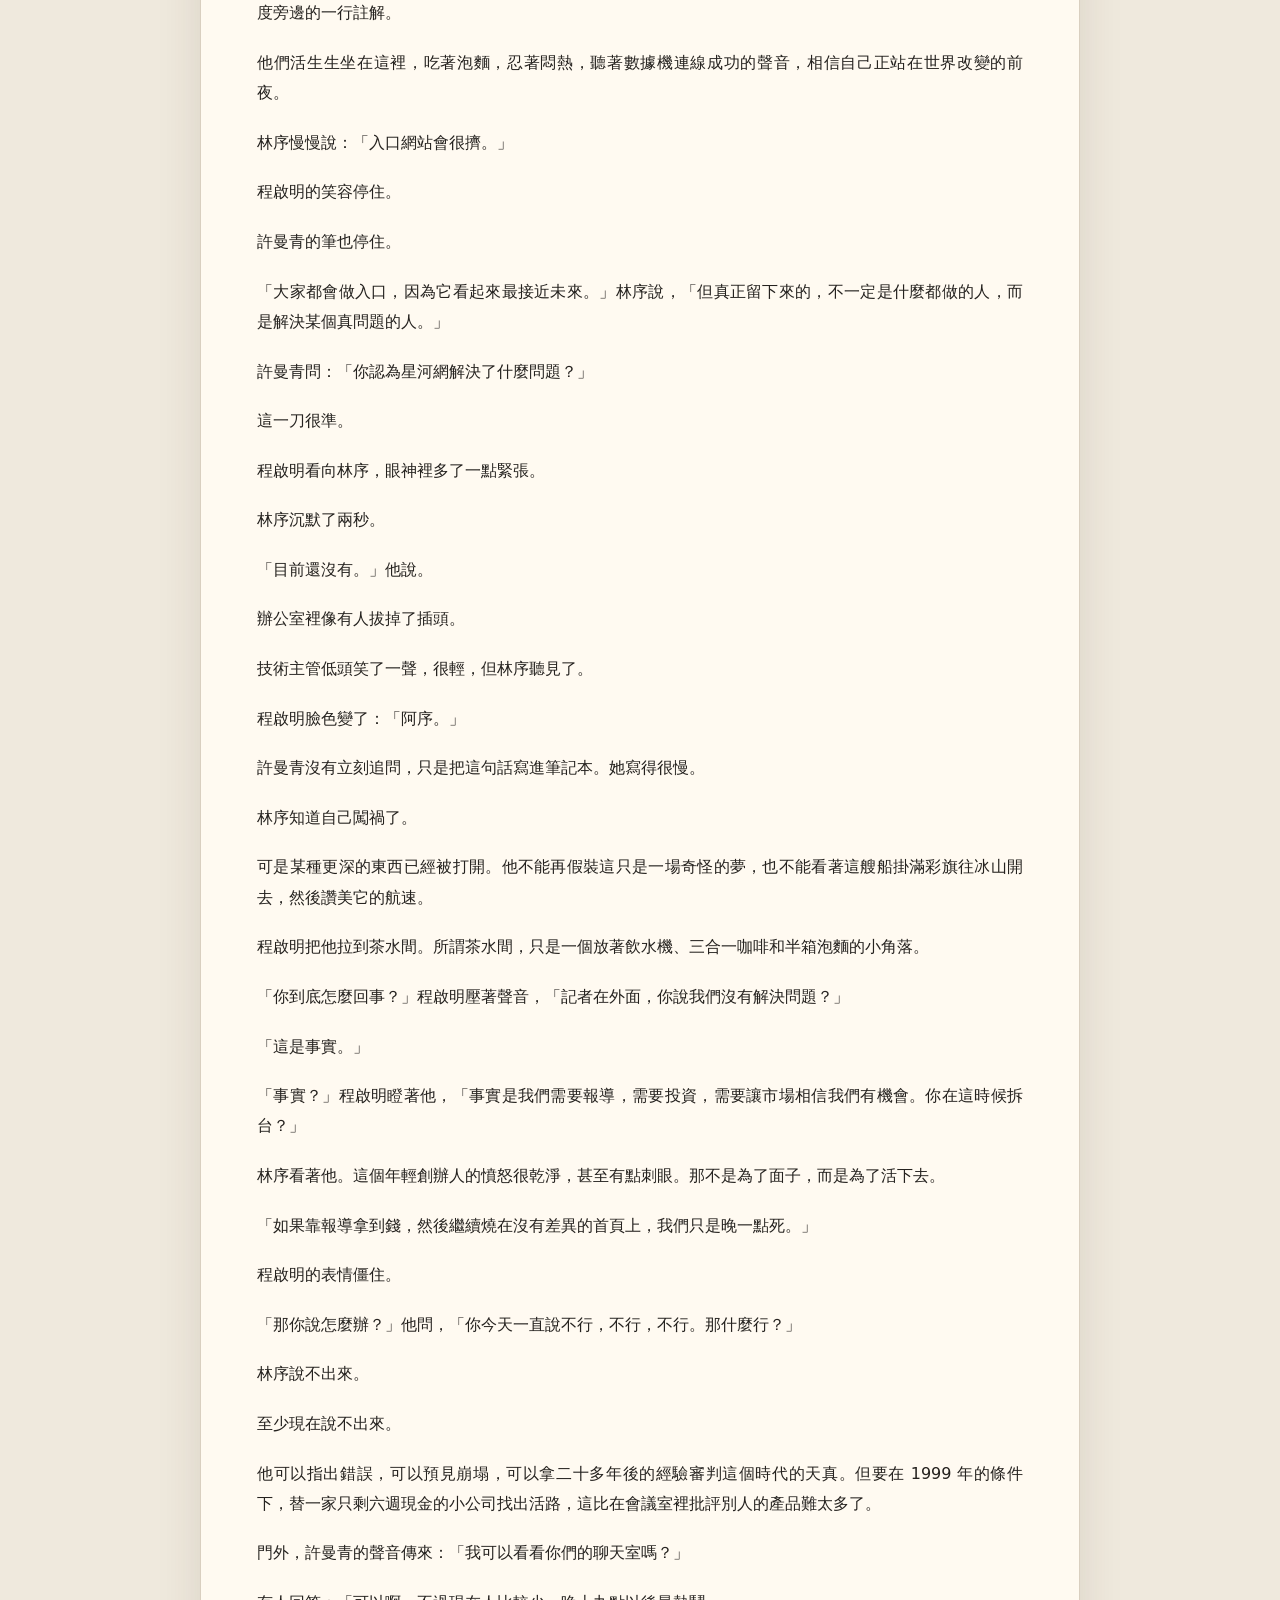
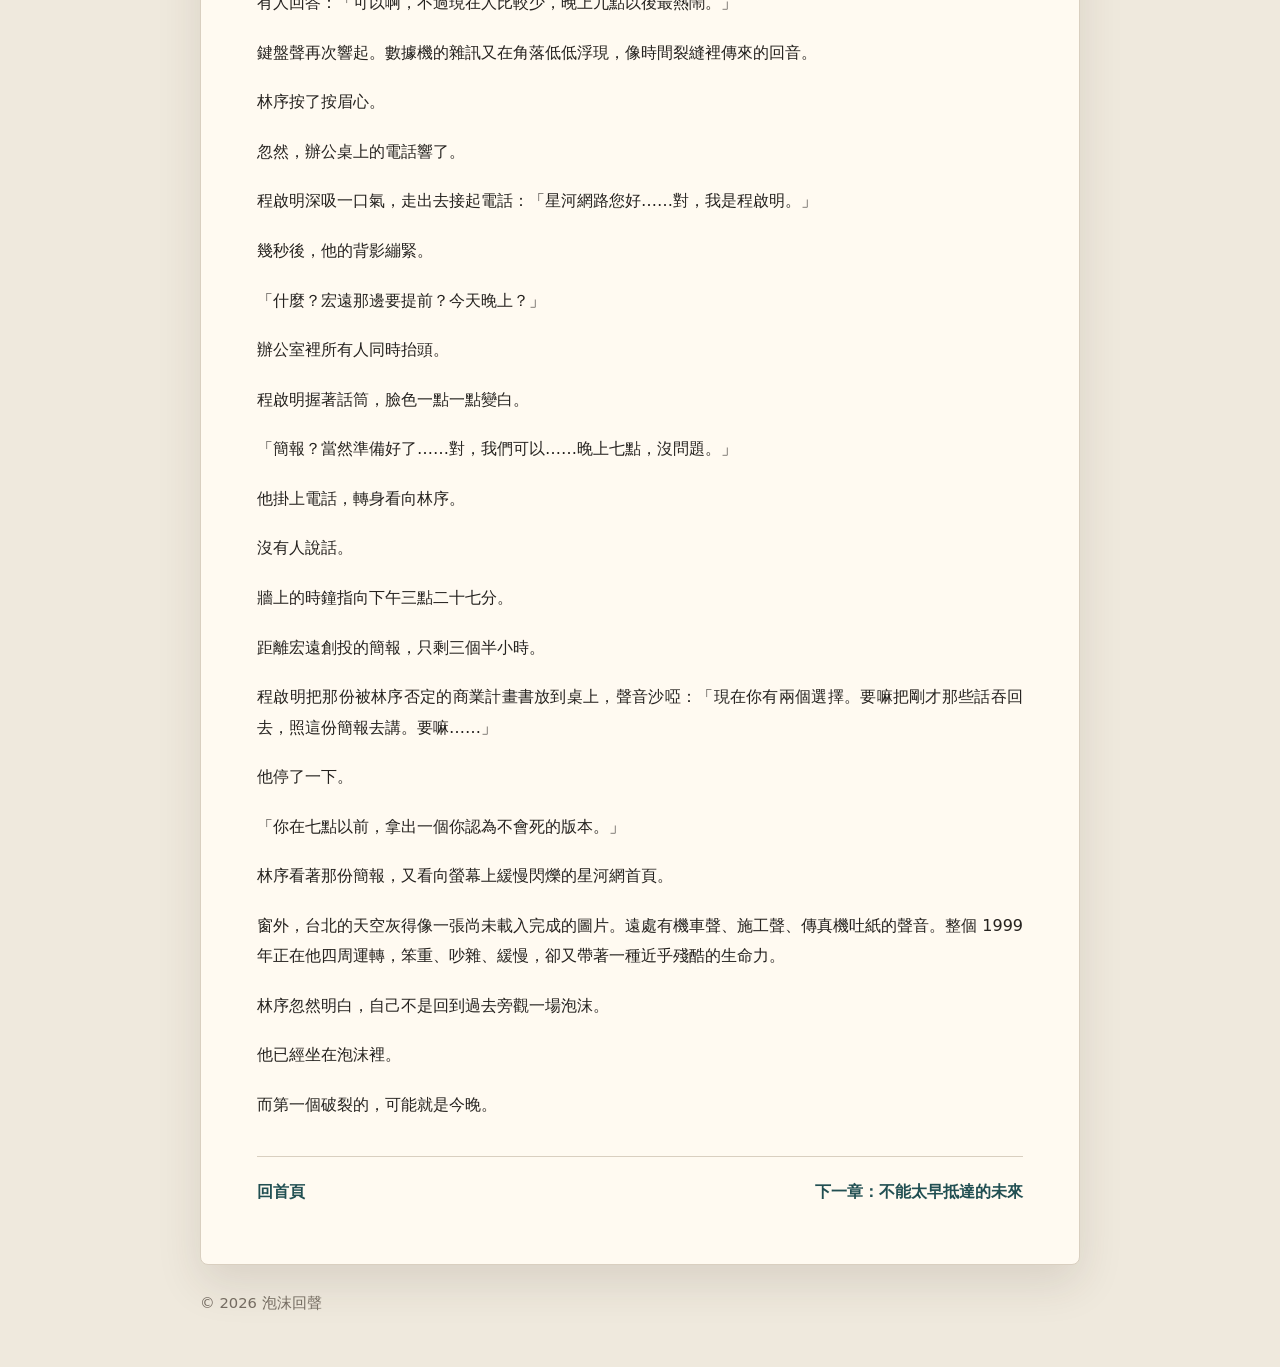
==== commit 1fe0be4e: "Add files via upload" ====
--- a/chapter-01.html
+++ b/chapter-01.html
@@ -176,7 +176,7 @@
 
       <nav class="reader-nav" aria-label="章節導覽">
         <a href="index.html">回首頁</a>
-        <span>第 2 章待續</span>
+        <a href="chapter-02.html">下一章：不能太早抵達的未來</a>
       </nav>
     </main>
 
